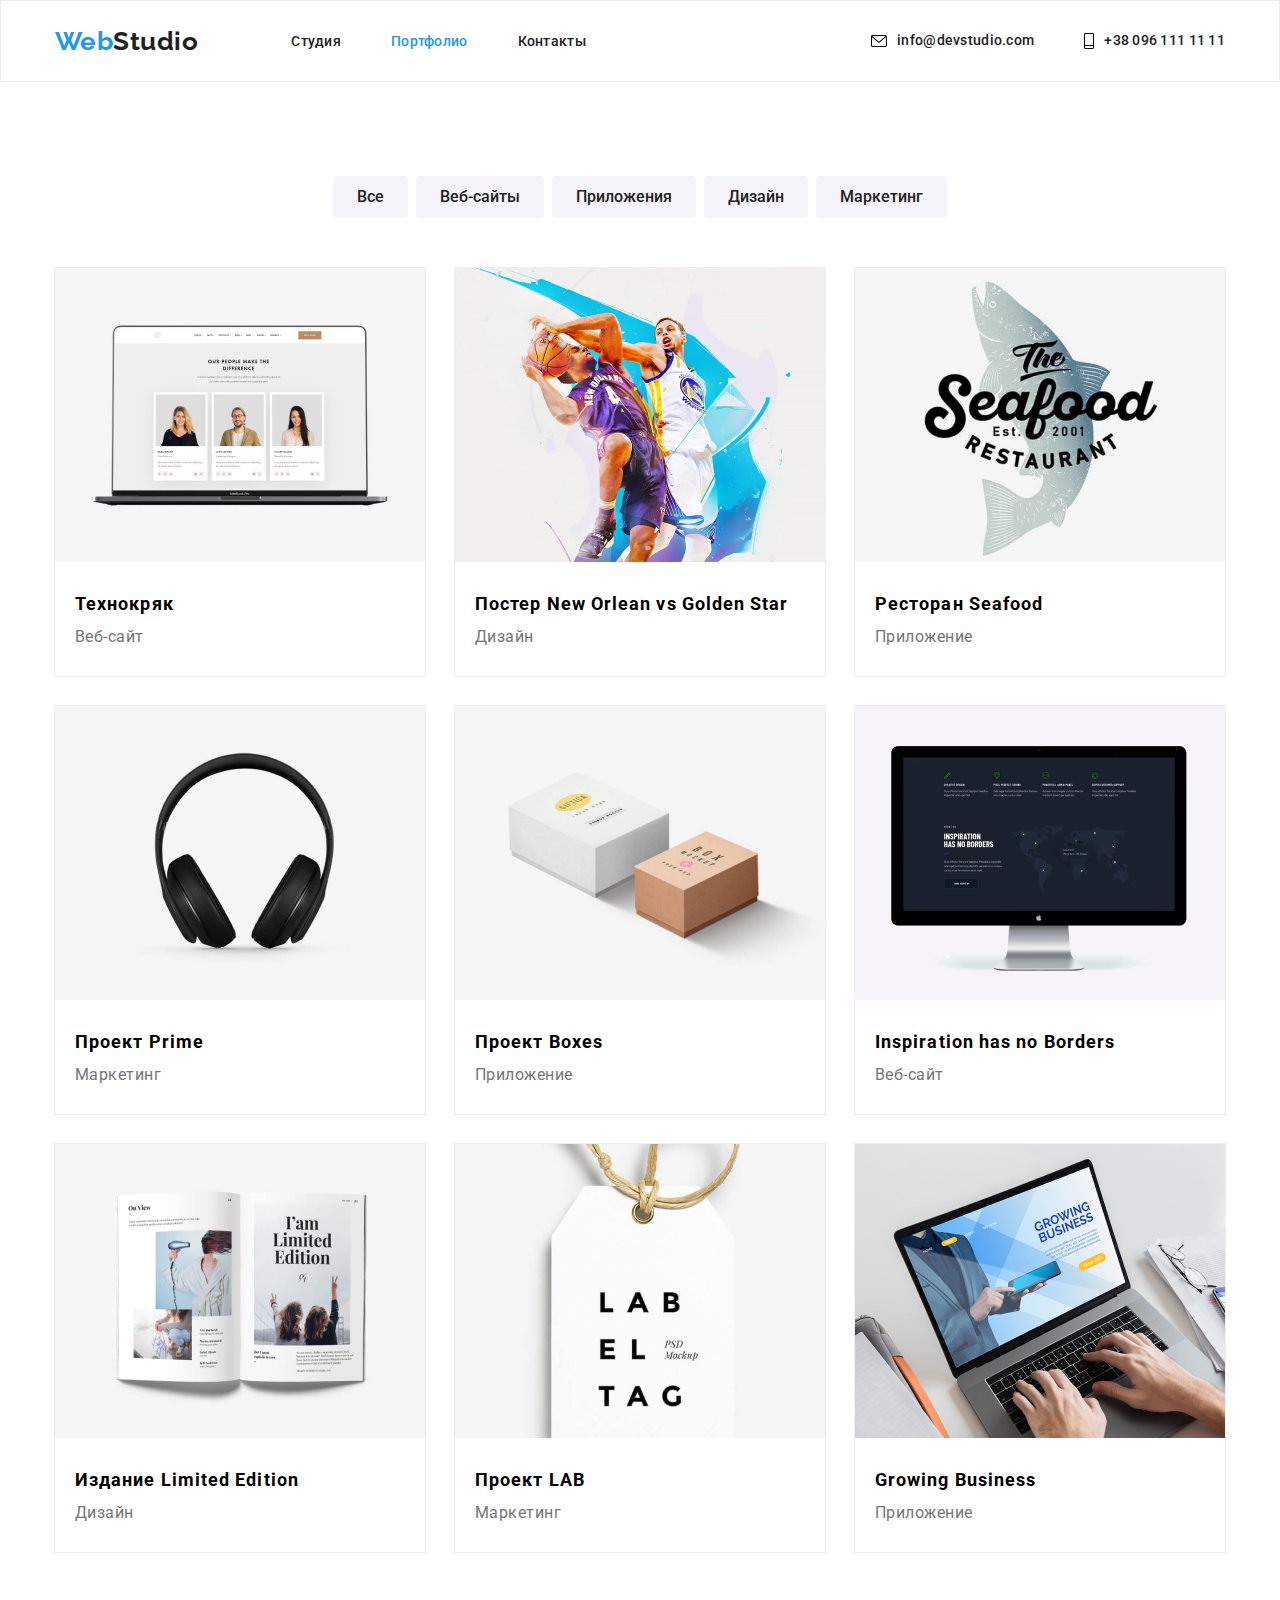
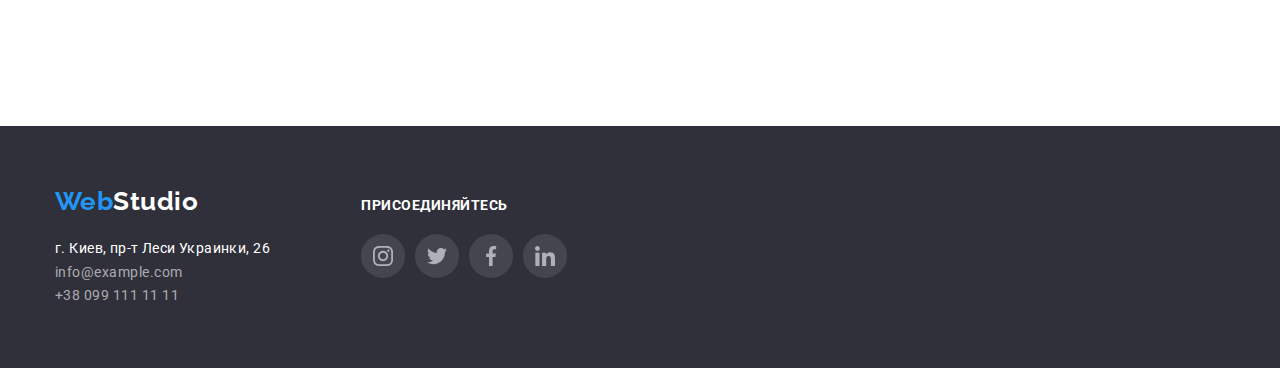
==== portfolio.html @ 4e7fcf23 "5 дз начало" ====
<!DOCTYPE html>
<html lang="ru">
  <head>
    <meta charset="UTF-8" />
    <meta name="viewport" content="width=device-width, initial-scale=1.0" />
    <title>Document</title>
    <link href="https://fonts.googleapis.com/css2?family=Raleway:wght@700&family=Roboto:wght@500;700;900&display=swap" rel="stylesheet" />
    <link rel="stylesheet" href="https://cdnjs.cloudflare.com/ajax/libs/modern-normalize/1.0.0/modern-normalize.min.css" />
    <link rel="stylesheet" href="./css/styless.css" />
  </head>
  <body>
    <!--шапка-->
    <header class="header">
      <div class="container nav">
        <nav class="nav">
          <a href="./index.html" class="logo">Web<span class="part-logo">Studio</span></a>
          <ul class="site-nav list">
            <li class="item"><a href="./index.html" class="link">Студия</a></li>
            <li class="item"><a href="./portfolio.html" class="link  current">Портфолио</a></li>
            <li class="item"><a href="" class="link">Контакты</a></li>
          </ul>
        </nav>

        <ul class="kontaktu-nav list">
          <li class="item">
            <a href="" class="nav-address link">
              <svg class="nav-address-svg-envelope">
                <use href="./images/icon/sprite.svg#icon-envelope"></use>
              </svg>
              info@devstudio.com
            </a>
          </li>
          <li class="item">
            <a href="" class="nav-address link">
              <svg class="nav-address-svg-vector">
                <use href="./images/icon/sprite.svg#icon-Vector"></use>
              </svg>
              +38 096 111 11 11
            </a>
          </li>
        </ul>
      </div>
    </header>
    <main>
      <!--под меню-->
      <section class="menu-section">
        <div class="container">
          <ul class="list menu">
            <li class="menu-item"><button class="button secondary">Все</button></li>
            <li class="menu-item"><button class="button secondary">Веб-сайты</button></li>
            <li class="menu-item"><button class="button secondary">Приложения</button></li>
            <li class="menu-item"><button class="button secondary">Дизайн</button></li>
            <li class="menu-item"><button class="button secondary">Маркетинг</button></li>
          </ul>
          <ul class="list categ-list">
            <li class="categ-item">
              <a href="" class="link">
                <div class="image">
                  <img src="./images/kateg1.jpg" alt="шаблон вебсайта" />
                </div>
                <div class="categ-review">
                  <h2 class="categ-title">Технокряк</h2>
                  <p class="categ-text">Веб-сайт</p>
                </div>
              </a>
            </li>
            <li class="categ-item">
              <a href="" class="link">
                <div class="image">
                <img src="./images/kateg2.jpg" alt="Постер New Orlean vs Golden Star" />
                </div>
                <div class="categ-review">
                  <h2 class="categ-title">Постер New Orlean vs Golden Star</h2>
                  <p class="categ-text">Дизайн</p>
                </div>
              </a>
            </li>
            <li class="categ-item">
              <a href="" class="link">
               <div class="image">
                  <img src="./images/kateg3.jpg" alt="Ресторан Seafood" width: 370px>
                </div>
                <div class="categ-review">
                  <h2 class="categ-title">Ресторан Seafood</h2>
                  <p class="categ-text">Приложение</p>
                </div>
              </a>
            </li>
            <li class="categ-item">
              <a href="" class="link"></a>
                <div class="image">
              <img src="./images/kateg4.jpg" alt="наушники" width: 370px>
                </div>
               <div class="categ-review">    
                <h2 class="categ-title">Проект Prime</h2>
                <p class="categ-text">Маркетинг</p>
               </div>
              </a>
            </li>
            <li class="categ-item">
                <a href="" class="link">
                  <div class="categ-image">
                    <img src="./images/kateg5.jpg" alt="2 коробки" width: 370px>
                  </div>
                  <div class="categ-review">
                    <h2 class="categ-title">Проект Boxes</h2>
                    <p class="categ-text">Приложение</p>
                  </div>
              </a>
            </li>
            <li class="categ-item">
              <a href="" class="link">
                <div class="categ-image">
                  <img src="./images/kateg6.jpg" alt="заставка на мониторе" width: 370px>
                </div>
                <div class="categ-review">
                  <h2 class="categ-title">Inspiration has no Borders</h2>
                  <p class="categ-text">Веб-сайт</p>
                </div>
              </a>
            </li>
            <li class="categ-item">
              <a href="" class="link">
                <div class="categ-image">
                  <img src="./images/kateg7.jpg" alt="открытая книжка" width: 370px>
                </div>
                <div class="categ-review">
                  <h2 class="categ-title">Издание Limited Edition</h2>
                  <p class="categ-text">Дизайн</p>
                </div>
              </a>
            </li>
            <li class="categ-item">
              <a href="" class="link">
                <div class="categ-image">
                  <img src="./images/kateg8.jpg" alt="эмблема с ярлыком" width: 370px>
                </div>
                <div class="categ-review">
                  <h2 class="categ-title">Проект LAB</h2>
                  <p class="categ-text">Маркетинг</p>
                </div>
              </a>
            </li>
            <li class="categ-item">
              <a href="" class="link">
                <div class="categ-image">
                  <img src="./images/kateg9.jpg" alt="печатание на ноутбуке" width: 370px>
                </div>
                <div class="categ-review">
                  <h2 class="categ-title">Growing Business</h2>
                  <p class="categ-text">Приложение</p>
                </div>
              </a>
            </li>
          </ul>
        </div>
      </section>
    </main>
    <!--футер-->
    <footer class="footer">
      <div class="container">
        <div class="footer-block">
          <a href="./index.html" class="logo">Web<span class="part-logo-footer">Studio</span></a>
          <address class="address">
            <ul class="list">
              <a href="https://goo.gl/maps/V3Cmk4kMnXvQ9AmN7" class="link karta" target="_blank" rel="noopener noreferrer">г. Киев, пр-т Леси Украинки, 26</a>
              <br />
              <li><a href="" class="link address-kontaktu">info@example.com</a></li>
              <li><a href="tel:+380991111111" class="link address-kontaktu">+38 099 111 11 11</a></li>
            </ul>
          </address>
        </div>
        <div class="footer-social">
          <h2 class="footer-join">присоединяйтесь</h2>
          <ul class="list social-icons">
            <li class="social-icons-item">
              <a href="https://instagram.com/" class="social-icons-link footer-icon-link" target="_blank" rel="noopener noreferer" aria-label="Instagram">
                <svg class="social-icons-svg">
                  <use href="./images/icon/sprite.svg#icon-instagram"></use>
                </svg>
              </a>
            </li>
            <li class="social-icons-item">
              <a href="https://twitter.com/" class="social-icons-link footer-icon-link" target="_blank" rel="noopener noreferer" aria-label="Twitter">
                <svg class="social-icons-svg">
                  <use href="./images/icon/sprite.svg#icon-twitter"></use>
                </svg>
              </a>
            </li>
            <li class="social-icons-item">
              <a href="https://facebook.com/" class="social-icons-link footer-icon-link" target="_blank" rel="noopener noreferer" aria-label="Facebook">
                <svg class="social-icons-svg">
                  <use href="./images/icon/sprite.svg#icon-facebook"></use>
                </svg>
              </a>
            </li>
            <li class="social-icons-item">
              <a href="https://linkedin.com/" class="social-icons-link footer-icon-link" target="_blank" rel="noopener noreferer" aria-label="Linkedin">
                <svg class="social-icons-svg">
                  <use href="./images/icon/sprite.svg#icon-linkedin"></use>
                </svg>
              </a>
            </li>
          </ul>
        </div>
      </div>
    </footer>
  </body>
</html>
---- css/styless.css ----
:root {
  --primary-text-color: #212121;
  --text-color: #757575;
  --accent-color: #2196f3;
  --bg-color: #f5f4fa;
  --primary-white-color: #ffffff;
  --icon: #afb1b8;
  --accent-icon: #2196f3;
}
body {
  background-color: #ffffff;
  color: var(--primary-text-color);
  font-family: "Roboto", sans-serif;
  letter-spacing: 0.03em;
}

img {
  display: block;
  max-width: 100%;
  height: auto;
}

.container {
  width: 1200px;
  padding-left: 15px;
  padding-right: 15px;
  margin-left: auto;
  margin-right: auto;
}

.logo {
  margin-right: 93px;
  font-family: "Raleway", sans-serif;
  font-weight: bold;
  font-size: 26px;
  line-height: 1.19;
  color: #2196f3;
  text-decoration: none;
}

.logo-footer {
  font-family: "Raleway", sans-serif;
  font-weight: bold;
  font-size: 26px;
  line-height: 1.19;
  color: #2196f3;
  text-decoration: none;
}

.part-logo {
  color: var(--primary-text-color);
}
.part-logo-footer {
  color: white;
}

.section {
  padding-top: 94px;
  padding-bottom: 94px;
}

.link {
  text-decoration: none;
}
.categ .link {
  display: block;
}

.list {
  padding: 0;
  margin: 0;
  list-style: none;
}

/*hero title*/
.hero {
  padding-top: 200px;
  padding-bottom: 200px;
  background-color: #2f303a;
  max-width: 1600px;
  min-height: 600px;
  margin-right: auto;
  margin-left: auto;
  background-image: linear-gradient(to right, rgba(47, 48, 58, 0.4), rgba(47, 48, 58, 0.4)), url(../images/bg-hero.jpg);
  background-size: cover;
  background-position: center;
  background-repeat: no-repeat;
}

.hero-box {
  text-align: center;
  width: 696px;
}

.hero-title {
  font-weight: 900;
  font-size: 44px;
  line-height: 1.36;
  letter-spacing: 0.06em;
  text-transform: uppercase;
  margin-top: 0px;
  margin-bottom: 30px;
  color: var(--primary-white-color);
  width: 696px;
}

/* nav*/
.nav {
  display: flex;
  align-items: center;
}

.site-nav {
  display: flex;
  font-weight: 500;
  font-size: 14px;
  line-height: 1.06;
  letter-spacing: 0.02em;

  color: #2196f3;
}

.nav-address {
  display: flex;
  align-items: center;
  font-weight: 500;
  font-size: 14px;
  line-height: 1.14;
  letter-spacing: 0.02em;

  color: #757575;
}

/* .kontaktu-nav .item {
  display: flex;
  align-items: center;
} */

.nav-address-svg-envelope {
  width: 16px;
  height: 12px;
  margin-right: 10px;
}

.nav-address-svg-vector {
  width: 10px;
  height: 16px;
  margin-right: 10px;
}

/* 
.nav-address::before {
  display: inline-flex;
  content: "";
  margin-right: 10px;
  background-position: center;
  background-repeat: no-repeat;
} */

/* .nav-address::before {
  width: 16px;
  height: 12px;
  background-image: url(../images/icon/envelope.svg);
  fill: red;
} */
/* 
.nav-address.tel::before {
  width: 10px;
  height: 16px;
  background-image: url(../images/icon/Vector.svg);
} */

.kontaktu-nav {
  display: flex;
  margin-left: auto;
}

.kontaktu-nav .item + .item {
  margin-left: 50px;
}

.site-nav .link,
.kontaktu-nav .link {
  /*  display: block; */
  padding-top: 32px;
  padding-bottom: 32px;

  color: var(--primary-text-color);
  text-decoration: none;
}
.site-nav .link.current {
  color: var(--accent-color);
}
.link:hover,
.link:focus {
  color: var(--accent-color);
}

.link:hover .nav-address-svg-envelope {
  fill: #2196f3;
}

.link:hover .nav-address-svg-vector {
  fill: #2196f3;
}

.header {
  border: 1px solid #ececec;
}

/*
.site-nav .item:not(:last-child) {
  margin-right: 50px;
}
*/
.site-nav .item + .item {
  margin-left: 50px;
}

/*feature*/

.feature-list {
  display: flex;
}

.feature-item {
  width: calc((100% - 30px * 3) / 4);
}

.feature-item:not(:last-child) {
  margin-right: 30px;
}

.feature-title {
  color: var(--primary-text-color);
  margin-top: 0px;
  margin-bottom: 10px;
  padding-top: 30px;
  font-weight: bold;
  font-size: 14px;
  line-height: 1.07;
  text-transform: uppercase;
}

.feature-text {
  color: var(--text-color);
  font-size: 14px;
  line-height: 1.71;

  margin-top: 0px;
  margin-bottom: 0px;
}

.feature-item::before {
  display: block;
  content: "";
  height: 120px;
  background-color: var(--bg-color);
  background-repeat: no-repeat;
  background-position: center;
  border-radius: 4px;
}

.feature-item:nth-child(1):before {
  background-image: url(../images/Vector1.svg);
}

.feature-item:nth-child(2):before {
  background-image: url(../images/Vector2.svg);
}

.feature-item:nth-child(3):before {
  background-image: url(../images/Vector3.svg);
}

.feature-item:nth-child(4):before {
  background-image: url(../images/Vector4.svg);
}

/*example*/

.example {
  padding-top: 0px;
}
.example-list {
  display: flex;
}

.example-title {
  font-weight: bold;
  font-size: 36px;
  line-height: 1.16;
  text-align: center;
  margin-bottom: 50px;
  margin-top: 0px;
}

.example .example-item + .example-item {
  margin-left: 30px;
}

/*team*/

.team {
  background-color: #f5f4fa;
}

.team-name {
  font-weight: 500;
  font-size: 16px;
  line-height: 1.19;
  text-align: center;
}

.team-text {
  font-size: 16px;
  line-height: 1.19;
  text-align: center;
  color: var(--text-color);
}

.team-item {
  width: calc((100% - 30px * 3) / 4);
  box-shadow: 0px 1px 3px rgba(0, 0, 0, 0.12), 0px 1px 1px rgba(0, 0, 0, 0.14), 0px 2px 1px rgba(0, 0, 0, 0.2);
  border-radius: 0px 0px 4px 4px;
  padding-bottom: 30px;
  background-color: var(--primary-white-color);
}

.team-title {
  margin-top: 0px;
  margin-bottom: 50px;
  text-align: center;
  font-weight: bold;
  font-size: 36px;
  line-height: 1.17;
}

.team-box {
  display: flex;
}

.team-box .team-item:not(:last-child) {
  margin-right: 30px;
}

.social-icons {
  display: flex;
  justify-content: center;
}

.social-icons-item:not(:last-child) {
  margin-right: 10px;
}

.social-icons-link {
  display: flex;
  justify-content: center;
  align-items: center;
  width: 44px;
  height: 44px;
  background-color: var(--primary-white-color);
  border-radius: 50%;
}

.social-icons-svg {
  width: 20px;
  height: 20px;
  fill: var(--icon);
}

.social-icons-link:hover .social-icons-svg,
.social-icons-link:focus .social-icons-svg {
  fill: white;
}

.social-icons-link:hover {
  background-color: #2196f3;
}

/*создаем кнопки*/
.button {
  display: inline-block;
  font-family: inherit;
  color: var(--primary-text-color);
  background-color: var(--primary-white-color);
  border-radius: 4px;
  text-align: center;
}

.button.first {
  color: var(--primary-white-color);
  background-color: var(--accent-color);
  border-color: transparent;
  text-decoration: none;
  padding: 10px 32px;
  font-weight: bold;
  font-size: 16px;
  line-height: 1.88;
  align-items: center;
  letter-spacing: 0.06em;
}

.button.secondary {
  color: var(--primary-text-color);
  background-color: #f5f4fa;
  border-color: transparent;
  font-weight: 500;
  font-size: 16px;
  line-height: 1.62;
  text-align: center;
  padding: 6px 22px;
}

.button.secondary:hover,
.button.secondary:focus {
  color: var(--primary-white-color);
  background-color: #2196f3;
  border-color: transparent;
}

.button.first:hover,
.button.first:focus {
  color: var(--accent-color);
  background-color: var(--primary-white-color);
  border-color: blue;
}
/*menu*/
.menu-section {
  padding-top: 94px;
  padding-bottom: 50px;
}

.menu {
  display: flex;
  justify-content: center;
  margin-bottom: 50px;
}

.menu-item:not(:last-child) {
  margin-right: 8px;
}

/*categ*/

.categ-list .link {
  margin-bottom: 110px;
}

.categ-text {
  font-size: 16px;
  line-height: 1.87;
  color: #757575;
  margin: 0px;
}

.categ-title {
  font-weight: bold;
  font-size: 18px;
  line-height: 2;
  letter-spacing: 0.06em;
  color: black;
  margin: 0px;
}

.categ-review {
  padding: 24px 20px;
}

/*
.categ-section {
  padding-bottom: 94px;
}
*/

.categ-list {
  display: flex;
  flex-wrap: wrap;
  padding-bottom: 94px;
}

.categ-item {
  margin-right: 30px;
  margin-bottom: 30px;
  outline: 1px solid #eeeeee;
}
.categ-item:nth-child(3n) {
  margin-right: 0px;
}

/*
.categ-item:nth-last-child(-n + 3) {
  margin-bottom: 0px;
}
*/

/* Постоянные клиенты*/
.client-title {
  font-size: 36px;
  line-height: 1.16;
  text-align: center;

  color: var(--primary-text-color);
}

.client {
  display: flex;
  list-style: none;
}

.client-item {
  width: calc((100% - 30px * 5) / 6);
}
.client-link {
  display: flex;
  justify-content: center;
  align-items: center;
  width: 170px;
  height: 90px;

  border: 1px solid #afb1b8;
  box-sizing: border-box;
  border-radius: 4px;
  border-color: #afb1b8;
}

.client-item:not(:last-child) {
  margin-right: 30px;
}

.client-svg {
  width: 50%;
  height: 50%;
  fill: #afb1b8;
}

.client-link:hover .client-svg,
.client-link:focus .client-svg {
  fill: #2196f3;
}

.client-link:hover {
  border-color: #2196f3;
}

/* футер*/
.footer {
  background-color: #2f303a;
  padding-top: 60px;
  padding-bottom: 60px;
}
.footer-social {
  margin-top: 12px;
}
.footer .container {
  display: flex;
}

.footer-block {
  margin-right: 70px;
}

.footer-join {
  margin-top: 0px;
  margin-bottom: 20px;
  font-weight: bold;
  font-size: 14px;
  line-height: 1.14;
  text-transform: uppercase;

  color: #ffffff;
}

.footer-icon-link {
  background-color: rgba(255, 255, 255, 0.1);
}

.address {
  margin-top: 20px;
  font-size: 14px;
  line-height: 1.71;
  color: #ffffff;
  font-style: normal;
}
.karta {
  font-size: 14px;
  line-height: 1.71;
  letter-spacing: 0.03em;

  color: #ffffff;
}
.address-kontaktu {
  color: rgba(255, 255, 255, 0.6);
}
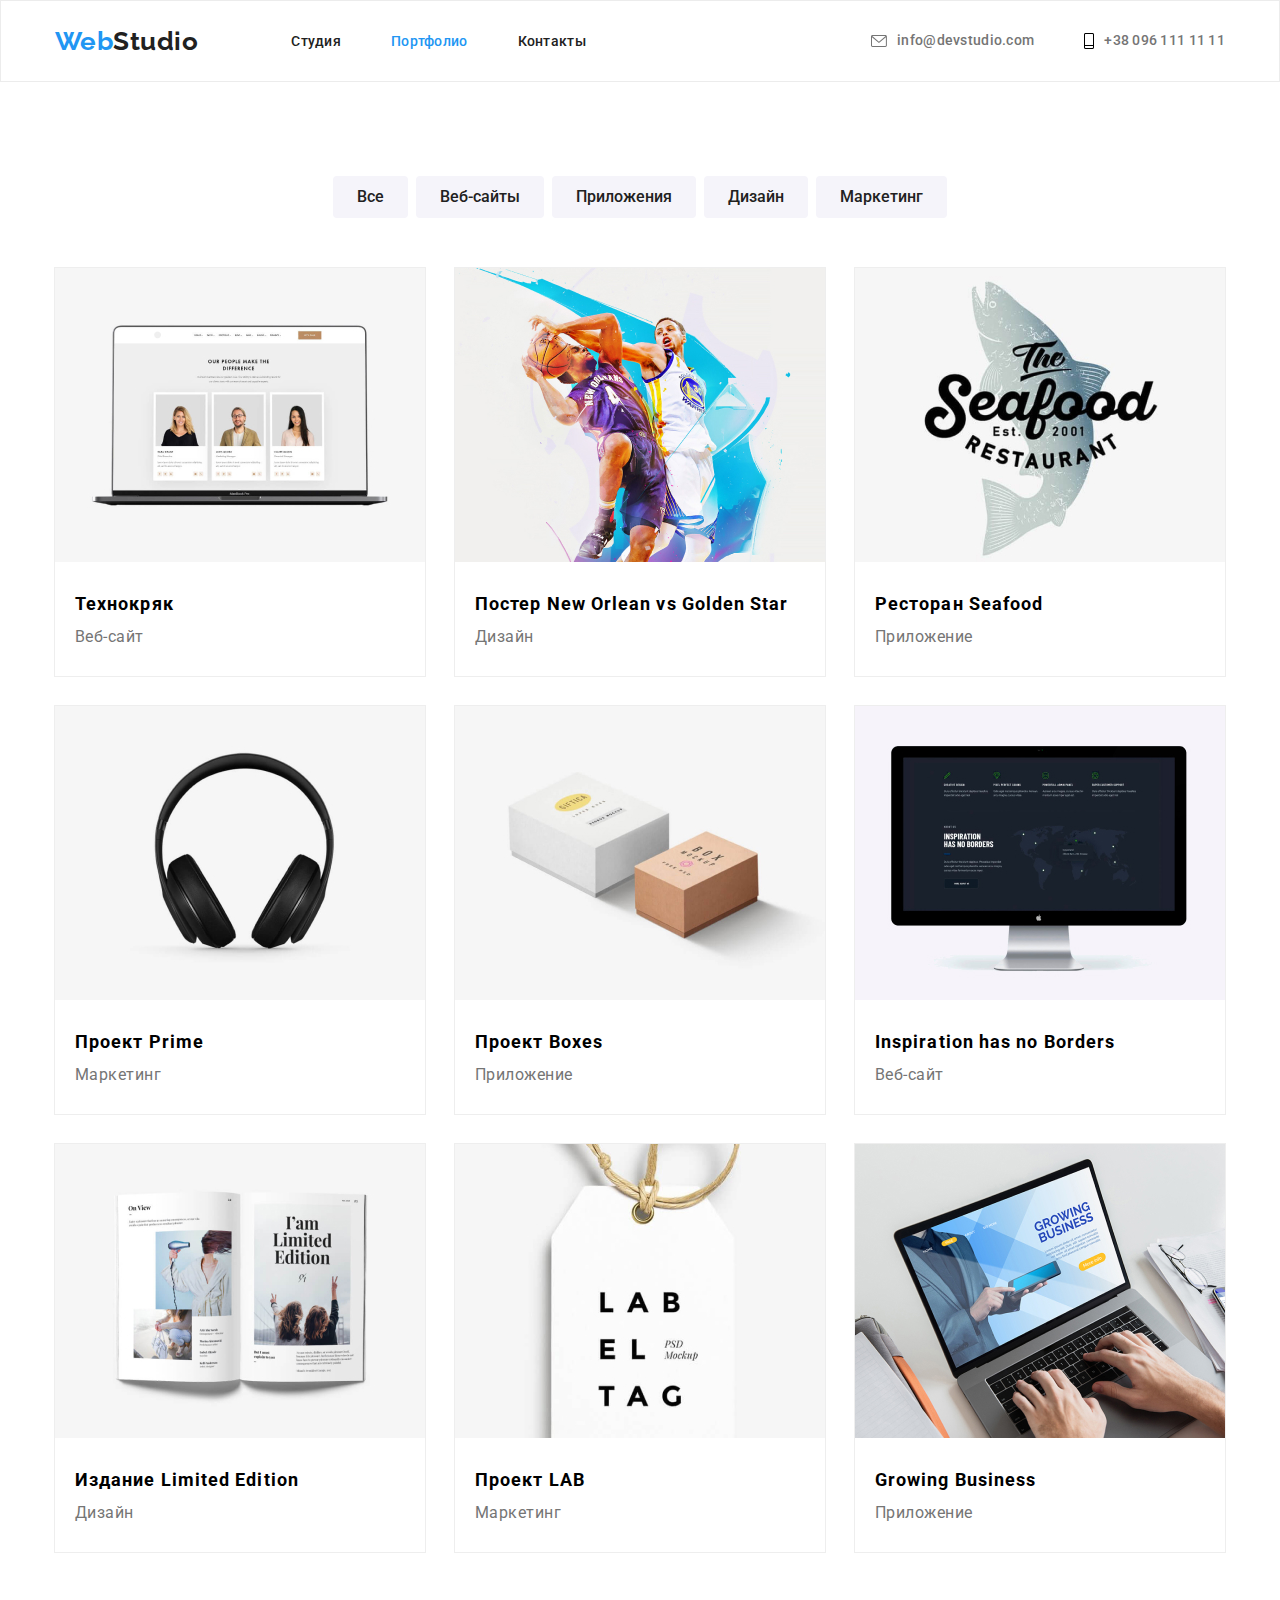
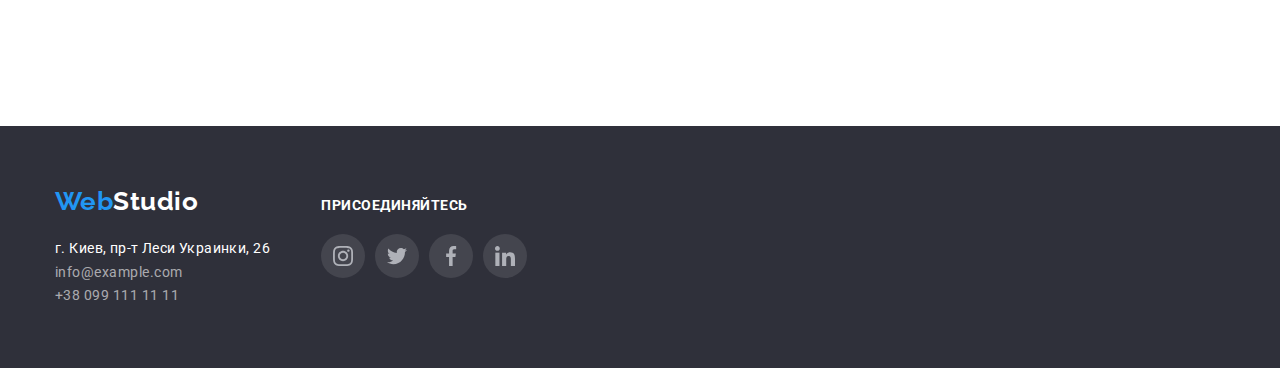
==== commit e61d4708: "работа над ошибками" ====
--- a/portfolio.html
+++ b/portfolio.html
@@ -55,8 +55,9 @@
           <ul class="list categ-list">
             <li class="categ-item">
               <a href="" class="link">
-                <div class="image">
+                <div class="categ-image">
                   <img src="./images/kateg1.jpg" alt="шаблон вебсайта" />
+                  <p class="categ-hidden-text">Технокряк это современная площадка распространения коронавируса. Компании используют эту платформу для цифрового шпионажа и атак на защищённые сервера конкурентов.</p>
                 </div>
                 <div class="categ-review">
                   <h2 class="categ-title">Технокряк</h2>
--- a/css/styless.css
+++ b/css/styless.css
@@ -120,7 +120,17 @@
   color: #2196f3;
 }
 
-.nav-address {
+.site-nav .link,
+.kontaktu-nav .link {
+  /*  display: block; */
+  padding-top: 32px;
+  padding-bottom: 32px;
+
+  color: var(--primary-text-color);
+  text-decoration: none;
+}
+
+.nav-address.link {
   display: flex;
   align-items: center;
   font-weight: 500;
@@ -140,6 +150,7 @@
   width: 16px;
   height: 12px;
   margin-right: 10px;
+  fill: #757575;
 }
 
 .nav-address-svg-vector {
@@ -179,15 +190,6 @@
   margin-left: 50px;
 }
 
-.site-nav .link,
-.kontaktu-nav .link {
-  /*  display: block; */
-  padding-top: 32px;
-  padding-bottom: 32px;
-
-  color: var(--primary-text-color);
-  text-decoration: none;
-}
 .site-nav .link.current {
   color: var(--accent-color);
 }
@@ -233,9 +235,8 @@
 
 .feature-title {
   color: var(--primary-text-color);
-  margin-top: 0px;
+  margin-top: 30px;
   margin-bottom: 10px;
-  padding-top: 30px;
   font-weight: bold;
   font-size: 14px;
   line-height: 1.07;
@@ -299,6 +300,34 @@
   margin-left: 30px;
 }
 
+.example-item {
+  position: relative;
+}
+
+.example-name-text {
+  position: absolute;
+  text-align: center;
+  padding: 27px;
+
+  /*  display: flex;
+  align-items: center;
+  justify-content: center; */
+
+  width: 370px;
+  height: 70px;
+  bottom: 0px;
+  left: 0px;
+  margin-bottom: 0px;
+  margin-top: 0px;
+  font-weight: bold;
+  font-size: 14px;
+  line-height: 1.14;
+  text-transform: uppercase;
+
+  color: var(--primary-white-color);
+  background-color: rgba(47, 48, 58, 0.8);
+}
+
 /*team*/
 
 .team {
@@ -423,7 +452,7 @@
 .button.first:focus {
   color: var(--accent-color);
   background-color: var(--primary-white-color);
-  border-color: blue;
+  border-color: var(--accent-color);
 }
 /*menu*/
 .menu-section {
@@ -454,6 +483,28 @@
   margin: 0px;
 }
 
+.categ-image {
+  position: relative;
+}
+
+.categ-hidden-text {
+  opacity: 0;
+  position: absolute;
+  content: "";
+  margin: 0px;
+  padding: 63px 24px;
+  width: 100%;
+  height: 100%;
+  font-size: 18px;
+  line-height: 1.55;
+  color: var(--primary-white-color);
+}
+
+.categ-hidden-text:hover {
+  opacity: 1;
+  background-color: rgba(33, 150, 243, 0.9);
+}
+
 .categ-title {
   font-weight: bold;
   font-size: 18px;
@@ -506,6 +557,7 @@
 .client {
   display: flex;
   list-style: none;
+  padding-left: 0px;
 }
 
 .client-item {
@@ -515,7 +567,7 @@
   display: flex;
   justify-content: center;
   align-items: center;
-  width: 170px;
+  width: 100%;
   height: 90px;
 
   border: 1px solid #afb1b8;
@@ -557,7 +609,7 @@
 }
 
 .footer-block {
-  margin-right: 70px;
+  margin-right: 30px;
 }
 
 .footer-join {
@@ -571,8 +623,16 @@
   color: #ffffff;
 }
 
+.footer-social .social-icons {
+  justify-content: start;
+}
+
 .footer-icon-link {
   background-color: rgba(255, 255, 255, 0.1);
+}
+
+.footer-list {
+  width: calc((100% - 30px * 3) / 4);
 }
 
 .address {
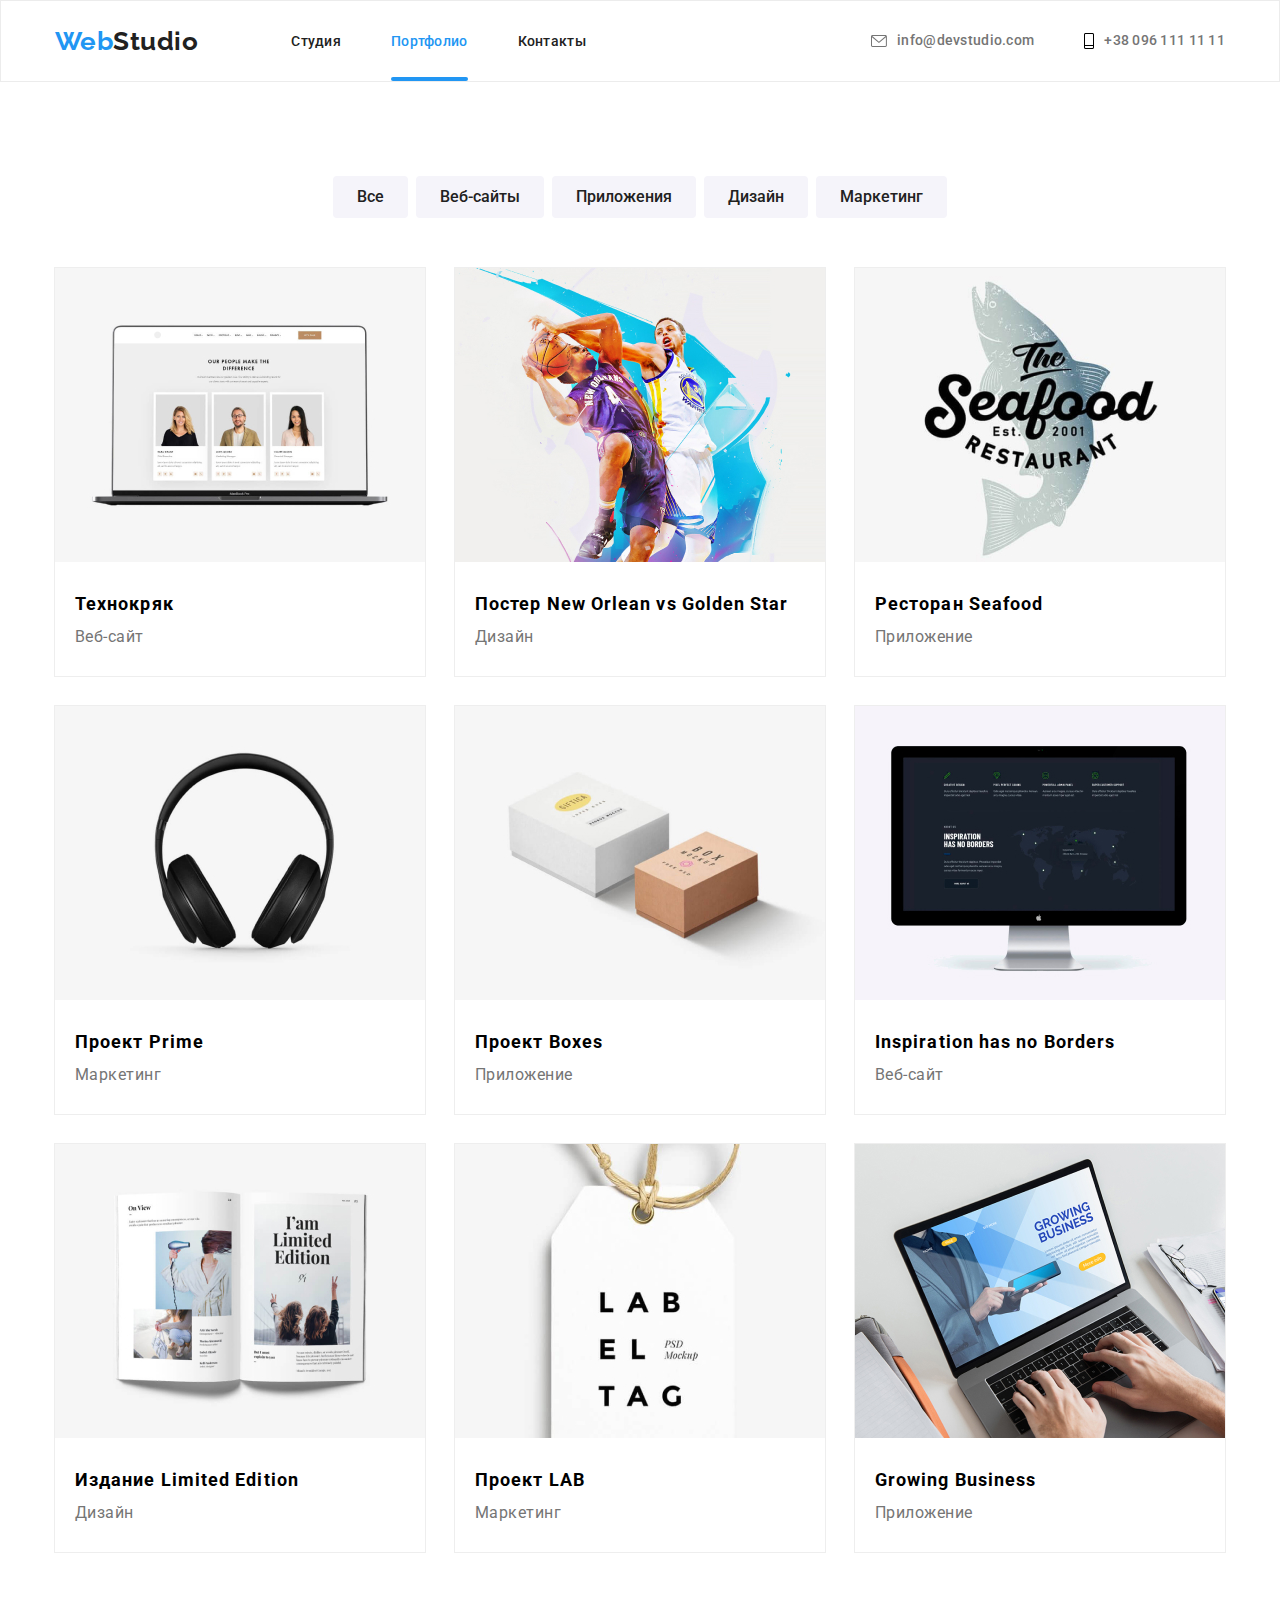
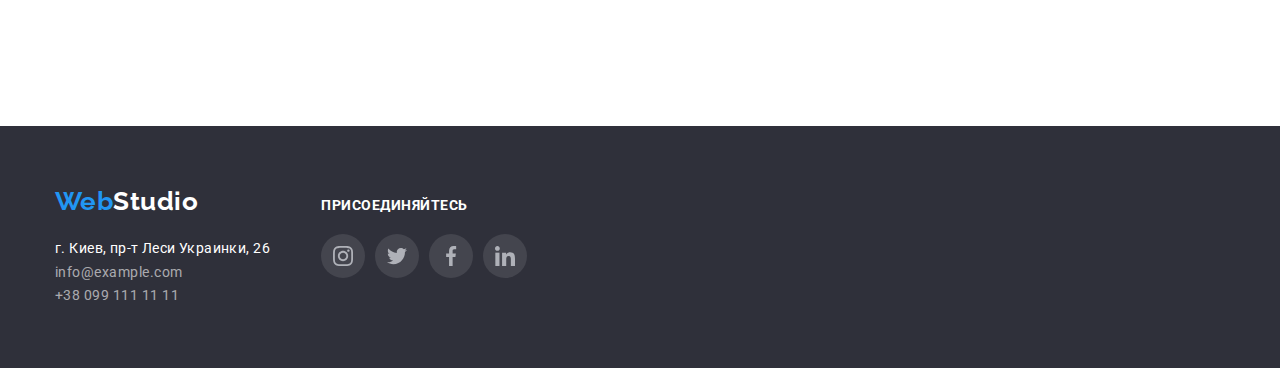
==== commit e6d13527: "5дз" ====
--- a/portfolio.html
+++ b/portfolio.html
@@ -16,7 +16,7 @@
           <a href="./index.html" class="logo">Web<span class="part-logo">Studio</span></a>
           <ul class="site-nav list">
             <li class="item"><a href="./index.html" class="link">Студия</a></li>
-            <li class="item"><a href="./portfolio.html" class="link  current">Портфолио</a></li>
+            <li class="item"><a href="./portfolio.html" class="link current">Портфолио</a></li>
             <li class="item"><a href="" class="link">Контакты</a></li>
           </ul>
         </nav>
@@ -54,7 +54,7 @@
           </ul>
           <ul class="list categ-list">
             <li class="categ-item">
-              <a href="" class="link">
+              <a href="" class="categ-link">
                 <div class="categ-image">
                   <img src="./images/kateg1.jpg" alt="шаблон вебсайта" />
                   <p class="categ-hidden-text">Технокряк это современная площадка распространения коронавируса. Компании используют эту платформу для цифрового шпионажа и атак на защищённые сервера конкурентов.</p>
@@ -66,9 +66,10 @@
               </a>
             </li>
             <li class="categ-item">
-              <a href="" class="link">
-                <div class="image">
-                <img src="./images/kateg2.jpg" alt="Постер New Orlean vs Golden Star" />
+              <a href="" class="categ-link">
+                <div class="categ-image">
+                  <img src="./images/kateg2.jpg" alt="Постер New Orlean vs Golden Star" />
+                  <p class="categ-hidden-text">Технокряк это современная площадка распространения коронавируса. Компании используют эту платформу для цифрового шпионажа и атак на защищённые сервера конкурентов.</p>
                 </div>
                 <div class="categ-review">
                   <h2 class="categ-title">Постер New Orlean vs Golden Star</h2>
@@ -77,9 +78,10 @@
               </a>
             </li>
             <li class="categ-item">
-              <a href="" class="link">
-               <div class="image">
+              <a href="" class="categ-link">
+                <div class="categ-image">
                   <img src="./images/kateg3.jpg" alt="Ресторан Seafood" width: 370px>
+                  <p class="categ-hidden-text">Технокряк это современная площадка распространения коронавируса. Компании используют эту платформу для цифрового шпионажа и атак на защищённые сервера конкурентов.</p>
                 </div>
                 <div class="categ-review">
                   <h2 class="categ-title">Ресторан Seafood</h2>
@@ -88,31 +90,34 @@
               </a>
             </li>
             <li class="categ-item">
-              <a href="" class="link"></a>
-                <div class="image">
-              <img src="./images/kateg4.jpg" alt="наушники" width: 370px>
-                </div>
-               <div class="categ-review">    
-                <h2 class="categ-title">Проект Prime</h2>
-                <p class="categ-text">Маркетинг</p>
-               </div>
-              </a>
-            </li>
-            <li class="categ-item">
-                <a href="" class="link">
-                  <div class="categ-image">
-                    <img src="./images/kateg5.jpg" alt="2 коробки" width: 370px>
-                  </div>
-                  <div class="categ-review">
-                    <h2 class="categ-title">Проект Boxes</h2>
-                    <p class="categ-text">Приложение</p>
-                  </div>
-              </a>
-            </li>
-            <li class="categ-item">
-              <a href="" class="link">
+              <a href="" class="categ-link">
+                <div class="categ-image">
+                  <img src="./images/kateg4.jpg" alt="наушники" width: 370px>
+                  <p class="categ-hidden-text">Технокряк это современная площадка распространения коронавируса. Компании используют эту платформу для цифрового шпионажа и атак на защищённые сервера конкурентов.</p>
+                </div>
+                <div class="categ-review">
+                  <h2 class="categ-title">Проект Prime</h2>
+                  <p class="categ-text">Маркетинг</p>
+                </div>
+              </a>
+            </li>
+            <li class="categ-item">
+              <a href="" class="categ-link">
+                <div class="categ-image">
+                  <img src="./images/kateg5.jpg" alt="2 коробки" width: 370px>
+                  <p class="categ-hidden-text">Технокряк это современная площадка распространения коронавируса. Компании используют эту платформу для цифрового шпионажа и атак на защищённые сервера конкурентов.</p>
+                </div>
+                <div class="categ-review">
+                  <h2 class="categ-title">Проект Boxes</h2>
+                  <p class="categ-text">Приложение</p>
+                </div>
+              </a>
+            </li>
+            <li class="categ-item">
+              <a href="" class="categ-link">
                 <div class="categ-image">
                   <img src="./images/kateg6.jpg" alt="заставка на мониторе" width: 370px>
+                  <p class="categ-hidden-text">Технокряк это современная площадка распространения коронавируса. Компании используют эту платформу для цифрового шпионажа и атак на защищённые сервера конкурентов.</p>
                 </div>
                 <div class="categ-review">
                   <h2 class="categ-title">Inspiration has no Borders</h2>
@@ -121,9 +126,10 @@
               </a>
             </li>
             <li class="categ-item">
-              <a href="" class="link">
+              <a href="" class="categ-link">
                 <div class="categ-image">
                   <img src="./images/kateg7.jpg" alt="открытая книжка" width: 370px>
+                  <p class="categ-hidden-text">Технокряк это современная площадка распространения коронавируса. Компании используют эту платформу для цифрового шпионажа и атак на защищённые сервера конкурентов.</p>
                 </div>
                 <div class="categ-review">
                   <h2 class="categ-title">Издание Limited Edition</h2>
@@ -132,9 +138,10 @@
               </a>
             </li>
             <li class="categ-item">
-              <a href="" class="link">
+              <a href="" class="categ-link">
                 <div class="categ-image">
                   <img src="./images/kateg8.jpg" alt="эмблема с ярлыком" width: 370px>
+                  <p class="categ-hidden-text">Технокряк это современная площадка распространения коронавируса. Компании используют эту платформу для цифрового шпионажа и атак на защищённые сервера конкурентов.</p>
                 </div>
                 <div class="categ-review">
                   <h2 class="categ-title">Проект LAB</h2>
@@ -143,9 +150,10 @@
               </a>
             </li>
             <li class="categ-item">
-              <a href="" class="link">
+              <a href="" class="categ-link">
                 <div class="categ-image">
                   <img src="./images/kateg9.jpg" alt="печатание на ноутбуке" width: 370px>
+                  <p class="categ-hidden-text">Технокряк это современная площадка распространения коронавируса. Компании используют эту платформу для цифрового шпионажа и атак на защищённые сервера конкурентов.</p>
                 </div>
                 <div class="categ-review">
                   <h2 class="categ-title">Growing Business</h2>
--- a/css/styless.css
+++ b/css/styless.css
@@ -62,10 +62,10 @@
 .link {
   text-decoration: none;
 }
-.categ .link {
+/* .categ .link {
   display: block;
 }
-
+ */
 .list {
   padding: 0;
   margin: 0;
@@ -104,6 +104,24 @@
   width: 696px;
 }
 
+.hero-button-close {
+  position: absolute;
+  top: 8px;
+  right: 8px;
+
+  background: #ffffff;
+  background-image: url(/images/icon/close-icon.svg);
+  background-repeat: no-repeat;
+  background-position: center;
+  border: 1px solid rgba(0, 0, 0, 0.1);
+  border-radius: 50%;
+  height: 30px;
+  width: 30px;
+  /*  transform: translate(-50%, -50%); */
+}
+
+.hero-button-close:hover {
+}
 /* nav*/
 .nav {
   display: flex;
@@ -191,18 +209,34 @@
 }
 
 .site-nav .link.current {
+  position: relative;
   color: var(--accent-color);
 }
+
+.link.current:after {
+  display: block;
+  content: "";
+  position: absolute;
+  left: 0;
+  bottom: 0;
+  width: 100%;
+  height: 4px;
+  background: #2196f3;
+  border-radius: 2px;
+}
+
 .link:hover,
 .link:focus {
   color: var(--accent-color);
 }
 
-.link:hover .nav-address-svg-envelope {
+.link:hover .nav-address-svg-envelope,
+.link:focus .nav-address-svg-envelope {
   fill: #2196f3;
 }
 
-.link:hover .nav-address-svg-vector {
+.link:hover .nav-address-svg-vector,
+.link:focus .nav-address-svg-vector {
   fill: #2196f3;
 }
 
@@ -302,6 +336,7 @@
 
 .example-item {
   position: relative;
+  z-index: 1;
 }
 
 .example-name-text {
@@ -408,6 +443,7 @@
 }
 
 /*создаем кнопки*/
+
 .button {
   display: inline-block;
   font-family: inherit;
@@ -446,6 +482,7 @@
   color: var(--primary-white-color);
   background-color: #2196f3;
   border-color: transparent;
+  box-shadow: 0px 3px 1px rgba(0, 0, 0, 0.1), 0px 1px 2px rgba(0, 0, 0, 0.08), 0px 2px 2px rgba(0, 0, 0, 0.12);
 }
 
 .button.first:hover,
@@ -454,6 +491,33 @@
   background-color: var(--primary-white-color);
   border-color: var(--accent-color);
 }
+
+.backdrop {
+  position: fixed;
+  left: 0;
+  right: 0;
+  top: 0;
+  bottom: 0;
+  background-color: rgba(0, 0, 0, 0.2);
+}
+
+.backdrop.is-hidden {
+  opacity: 0;
+  pointer-events: none;
+}
+
+.modal {
+  position: absolute;
+  top: 50%;
+  left: 50%;
+  transform: translate(-50%, -50%);
+
+  min-height: 581px;
+  min-width: 528px;
+
+  background-color: white;
+}
+
 /*menu*/
 .menu-section {
   padding-top: 94px;
@@ -471,11 +535,11 @@
 }
 
 /*categ*/
-
+/* 
 .categ-list .link {
   margin-bottom: 110px;
 }
-
+ */
 .categ-text {
   font-size: 16px;
   line-height: 1.87;
@@ -488,9 +552,11 @@
 }
 
 .categ-hidden-text {
+  position: absolute;
   opacity: 0;
-  position: absolute;
-  content: "";
+  /* pointer-events: none; */
+  top: 0;
+  left: 0;
   margin: 0px;
   padding: 63px 24px;
   width: 100%;
@@ -498,9 +564,14 @@
   font-size: 18px;
   line-height: 1.55;
   color: var(--primary-white-color);
-}
-
-.categ-hidden-text:hover {
+  transition-duration: 250ms;
+  transition-timing-function: cubic-bezier(0.4, 0, 0.2, 1);
+}
+
+.categ-link {
+  text-decoration: none;
+}
+.categ-link:hover .categ-hidden-text {
   opacity: 1;
   background-color: rgba(33, 150, 243, 0.9);
 }
@@ -528,6 +599,10 @@
   display: flex;
   flex-wrap: wrap;
   padding-bottom: 94px;
+}
+
+.categ-item:hover {
+  box-shadow: 0px 1px 1px rgba(0, 0, 0, 0.12), 0px 4px 4px rgba(0, 0, 0, 0.06), 1px 4px 6px rgba(0, 0, 0, 0.16);
 }
 
 .categ-item {
